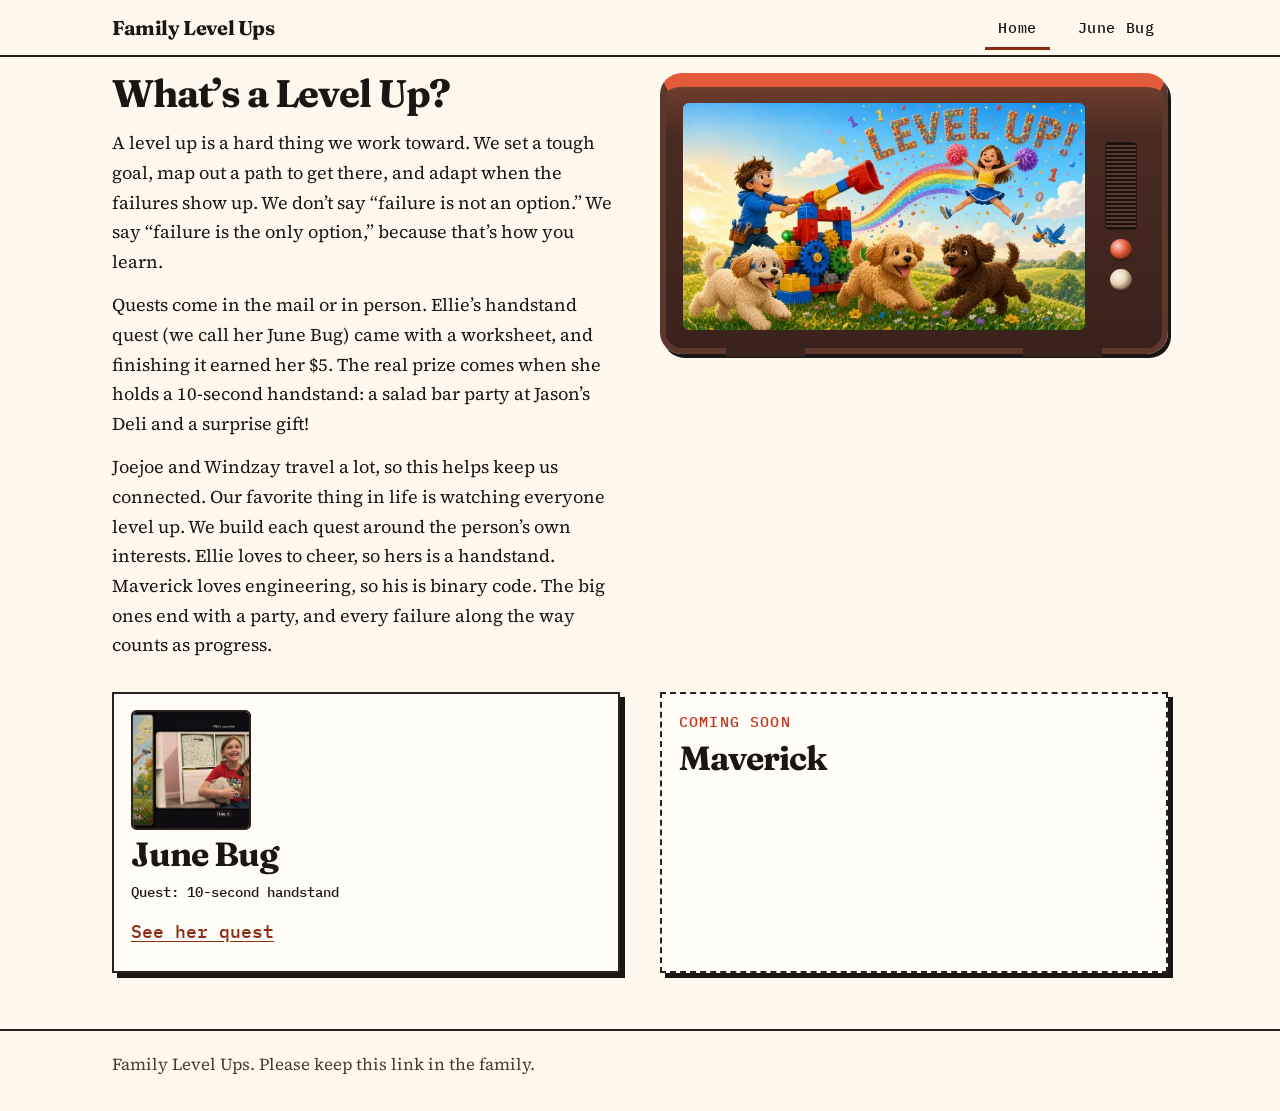
==== index.html @ ab68787c "Align the desktop pages on one centered grid. Share a 1120px container, match the hero and card colu" ====
<!DOCTYPE html>
<html lang="en">
  <head>
    <meta charset="utf-8">
    <meta name="viewport" content="width=device-width, initial-scale=1">
    <meta name="robots" content="noindex, nofollow">
    <title>Family Level Ups</title>
    <meta name="description" content="How our family does level ups.">
    <meta name="theme-color" content="#FFF8EC">
    <link rel="icon" href="/favicon.svg" type="image/svg+xml">
    <link rel="preload" href="/assets/fonts/fraunces-700.woff2" as="font" type="font/woff2" crossorigin>
    <link rel="preload" href="/assets/fonts/source-serif-4-400.woff2" as="font" type="font/woff2" crossorigin>
    <link rel="preload" href="/assets/fonts/ibm-plex-mono-500.woff2" as="font" type="font/woff2" crossorigin>
    <link rel="stylesheet" href="/css/styles.css">
  </head>
  <body>
    <a class="skip" href="#content">Skip to content</a>
    <header class="mast">
      <div class="mast-inner">
        <a class="brand" href="/">Family Level Ups</a>
        <nav class="site-nav" aria-label="Family">
          <ul>
            <li><a href="/" aria-current="page">Home</a></li>
            <li><a href="/june-bug/">June Bug</a></li>
          </ul>
        </nav>
      </div>
    </header>

    <main id="content" class="wrap" tabindex="-1">
      <section class="family-catalog" aria-labelledby="level-up-heading">
        <div class="split hero-grid">
          <div class="tv">
            <picture class="level-hero">
              <source type="image/webp" srcset="/assets/img/level-up-hero-640.webp 640w, /assets/img/level-up-hero-1024.webp 1024w" sizes="(min-width: 900px) min(700px, 46vw), calc(100vw - 2rem)">
              <img src="/assets/img/level-up-hero-1024.jpg" srcset="/assets/img/level-up-hero-640.jpg 640w, /assets/img/level-up-hero-1024.jpg 1024w" sizes="(min-width: 900px) min(700px, 46vw), calc(100vw - 2rem)" width="1024" height="576" alt="Storybook illustration of a boy in goggles launching a toy-brick catapult while a girl in a cheer outfit flies through the sky with pom-poms above three playful Labradoodles, under brick letters that spell LEVEL UP!" loading="eager">
            </picture>
            <div class="tv-side" aria-hidden="true">
              <span class="tv-grille"></span>
              <span class="tv-knob"></span>
              <span class="tv-knob tv-knob-alt"></span>
            </div>
          </div>
          <div class="level-up-copy">
            <h1 id="level-up-heading">What’s a Level Up?</h1>
            <p>A level up is a hard thing we work toward. We set a tough goal, map out a path to get there, and adapt when the failures show up. We don’t say “failure is not an option.” We say “failure is the only option,” because that’s how you learn.</p>
            <p>Quests come in the mail or in person. Ellie’s handstand quest (we call her June Bug) came with a worksheet, and finishing it earned her $5. The real prize comes when she holds a 10-second handstand: a salad bar party at Jason’s Deli and a surprise gift!</p>
            <p>Joejoe and Windzay travel a lot, so this helps keep us connected. Our favorite thing in life is watching everyone level up. We build each quest around the person’s own interests. Ellie loves to cheer, so hers is a handstand. Maverick loves engineering, so his is binary code. The big ones end with a party, and every failure along the way counts as progress.</p>
          </div>
        </div>
        <ul class="split people">
          <li>
            <article class="person-card">
              <img class="person-thumb" src="/assets/video/ellie-reaction-poster.jpg" alt="" width="1920" height="1080" loading="lazy">
              <h2>June Bug</h2>
              <p class="quest-line">Quest: 10-second handstand</p>
              <a href="/june-bug/">See her quest</a>
            </article>
          </li>
          <li>
            <div class="person-card is-soon">
              <p class="kicker">Coming soon</p>
              <h2>Maverick</h2>
            </div>
          </li>
        </ul>
      </section>
    </main>

    <footer class="site-footer">
      <div class="footer-inner">
        <p class="legal">Family Level Ups. Please keep this link in the family.</p>
      </div>
    </footer>
    <script>
      window.goatcounter = { path: "/family/" };
    </script>
    <script data-goatcounter="https://kidruncomvc.goatcounter.com/count" async src="https://gc.zgo.at/count.js"></script>
    <noscript><img src="https://kidruncomvc.goatcounter.com/count?p=%2Ffamily%2F" alt="" width="1" height="1" style="position:absolute;left:-9999px"></noscript>
  </body>
</html>
---- css/styles.css ----
/* Family Level Ups. Dark desk, coral accents, yellow callouts, mono labels. */

@font-face {
  font-family: "Fraunces";
  font-style: normal;
  font-weight: 600;
  font-display: swap;
  src: url("../assets/fonts/fraunces-600.woff2") format("woff2");
}

@font-face {
  font-family: "Fraunces";
  font-style: normal;
  font-weight: 700;
  font-display: swap;
  src: url("../assets/fonts/fraunces-700.woff2") format("woff2");
}

@font-face {
  font-family: "Fraunces";
  font-style: italic;
  font-weight: 500;
  font-display: swap;
  src: url("../assets/fonts/fraunces-500-italic.woff2") format("woff2");
}

@font-face {
  font-family: "Source Serif 4";
  font-style: normal;
  font-weight: 400;
  font-display: swap;
  src: url("../assets/fonts/source-serif-4-400.woff2") format("woff2");
}

@font-face {
  font-family: "Source Serif 4";
  font-style: italic;
  font-weight: 400;
  font-display: swap;
  src: url("../assets/fonts/source-serif-4-400-italic.woff2") format("woff2");
}

@font-face {
  font-family: "Source Serif 4";
  font-style: normal;
  font-weight: 600;
  font-display: swap;
  src: url("../assets/fonts/source-serif-4-600.woff2") format("woff2");
}

@font-face {
  font-family: "IBM Plex Mono";
  font-style: normal;
  font-weight: 400;
  font-display: swap;
  src: url("../assets/fonts/ibm-plex-mono-400.woff2") format("woff2");
}

@font-face {
  font-family: "IBM Plex Mono";
  font-style: normal;
  font-weight: 500;
  font-display: swap;
  src: url("../assets/fonts/ibm-plex-mono-500.woff2") format("woff2");
}

:root {
  color-scheme: light;
  --bg: #fff8ec;
  --bg-panel: #fffdf8;
  --ink: #1c1612;
  --muted: #4a3d34;
  --label: #3a312a;
  --line: #e4d3bc;
  --stroke: #2b211c;
  --shadow: #1c1612;
  --amber: #f0c14b;
  --amber-ink: #1a1406;
  --accent: #c4341a;
  --accent-strong: #8d2c14;
  --link: #8d2c14;
  --focus: #9a2a14;
  --display: "Fraunces", "Iowan Old Style", Palatino, Georgia, serif;
  --serif: "Source Serif 4", "Iowan Old Style", Palatino, Georgia, serif;
  --mono: "IBM Plex Mono", ui-monospace, "Cascadia Mono", "Segoe UI Mono", Menlo, Consolas, monospace;
}

*,
*::before,
*::after {
  box-sizing: border-box;
}

html {
  scroll-behavior: smooth;
  scroll-padding-top: 5rem;
}

body {
  margin: 0;
  background: var(--bg);
  color: var(--ink);
  font-family: var(--serif);
  font-size: 1.125rem;
  font-weight: 400;
  line-height: 1.65;
  font-synthesis: none;
  text-rendering: optimizeLegibility;
}

::selection {
  background: var(--amber);
  color: var(--amber-ink);
}

:focus {
  outline: none;
}

:focus-visible {
  outline: 3px solid var(--focus);
  outline-offset: 3px;
}

img,
video {
  max-width: 100%;
  height: auto;
}

a {
  color: var(--link);
  text-underline-offset: 0.16em;
}

a:visited {
  color: var(--link);
}

a:hover,
a:focus-visible {
  color: var(--accent-strong);
}

.skip {
  position: absolute;
  left: 0.75rem;
  top: 0.75rem;
  z-index: 40;
  display: inline-flex;
  align-items: center;
  min-height: 44px;
  padding: 0.55rem 0.8rem;
  background: var(--amber);
  color: var(--amber-ink);
  font-family: var(--mono);
  font-size: 0.85rem;
  text-decoration: none;
  transform: translateY(-160%);
}

.skip:focus,
.skip:focus-visible {
  transform: none;
  color: var(--amber-ink);
  outline: 3px solid var(--focus);
  outline-offset: 3px;
}

.wrap,
.mast-inner,
.footer-inner {
  box-sizing: border-box;
  width: min(1120px, 100%);
  margin-inline: auto;
  padding-left: 20px;
  padding-right: 20px;
}

.mast {
  background: var(--bg);
  border-bottom: 2px solid var(--stroke);
}

.mast-inner {
  display: flex;
  flex-wrap: wrap;
  align-items: center;
  justify-content: space-between;
  gap: 0.15rem 1rem;
  padding: 0.35rem 0;
}

.site-nav ul {
  display: flex;
  flex-wrap: wrap;
  gap: 0.35rem 0.85rem;
  margin: 0;
  padding: 0;
  list-style: none;
}

.site-nav a {
  display: inline-flex;
  align-items: center;
  justify-content: center;
  min-width: 44px;
  min-height: 44px;
  padding: 0.45rem 0.85rem;
  color: var(--ink);
  font-family: var(--mono);
  font-size: 0.95rem;
  font-weight: 500;
  letter-spacing: 0.04em;
  text-decoration: none;
}

.site-nav a:visited {
  color: var(--ink);
}

.site-nav a:hover,
.site-nav a:focus-visible {
  color: var(--accent);
}

.site-nav a[aria-current="page"] {
  color: var(--ink);
  box-shadow: inset 0 -3px 0 var(--accent-strong);
}

.brand {
  display: inline-flex;
  align-items: center;
  min-height: 44px;
  color: var(--ink);
  font-family: var(--display);
  font-weight: 700;
  font-size: 1.15rem;
  letter-spacing: -0.02em;
  line-height: 1.1;
  text-decoration: none;
}

.brand:hover,
.brand:visited,
.brand:focus-visible {
  color: var(--ink);
}

.brand[aria-current="page"] {
  box-shadow: inset 0 -3px 0 var(--accent-strong);
}

h1,
h2 {
  margin: 0;
  font-family: var(--display);
  font-weight: 700;
  letter-spacing: -0.03em;
  line-height: 1.08;
  overflow-wrap: break-word;
}

.page-head {
  padding: 1.6rem 0 0.25rem;
}

.page-head h1 {
  margin: 0.3rem 0 0.7rem;
  font-size: clamp(2.3rem, 5vw, 3.6rem);
  max-width: 16ch;
}

.lede {
  max-width: 42rem;
  margin: 0.4rem 0 0;
  font-size: 1.2rem;
}

.kicker {
  display: block;
  margin: 0;
  font-family: var(--mono);
  font-weight: 500;
  font-size: 0.92rem;
  letter-spacing: 0.08em;
  text-transform: uppercase;
  color: var(--label);
}

.family-catalog {
  padding: 1.25rem 0 0;
}

.family-entry {
  max-width: none;
  margin: 0 0 2rem;
}

.family-catalog > .family-entry:last-child {
  margin-bottom: 0;
}

.read-col {
  width: min(720px, 100%);
  margin-inline: auto;
}

.split {
  display: grid;
  gap: 1.15rem;
}

.family-entry .kicker {
  margin: 1.15rem 0 0.45rem;
}

.family-entry h2 {
  margin: 0 0 0.4rem;
  font-size: clamp(1.6rem, 3vw, 2.1rem);
}

.tv {
  display: grid;
  grid-template-columns: minmax(0, 1fr) auto;
  align-items: center;
  gap: 0.35rem;
  position: relative;
  max-width: 100%;
  margin: 0 0 1.15rem;
  padding: 0.4rem 0.45rem 0.55rem;
  background: linear-gradient(180deg, #6e3d2e 0%, #4a2b22 18%, #3a221c 100%);
  border: 3px solid #5c382c;
  border-top: 6px solid #e25b3a;
  border-radius: 0.85rem;
  box-shadow: 3px 4px 0 var(--shadow);
}

.tv::before,
.tv::after {
  content: "";
  position: absolute;
  bottom: -0.28rem;
  width: 16%;
  height: 0.28rem;
  background: #3a241c;
  border-radius: 0 0 0.12rem 0.12rem;
  pointer-events: none;
}

.tv::before {
  left: 12%;
}

.tv::after {
  right: 12%;
}

.level-hero {
  display: block;
  min-width: 0;
  margin: 0;
}

.level-hero img {
  display: block;
  width: 100%;
  max-width: 100%;
  height: auto;
  background: #000;
  border: 0;
  border-radius: 0.35rem;
  box-shadow:
    inset 0 0 0 2px rgba(0, 0, 0, 0.55),
    inset 0 10px 16px rgba(255, 255, 255, 0.16);
}

.tv-side {
  display: flex;
  flex-direction: column;
  align-items: center;
  justify-content: center;
  gap: 0.28rem;
  width: 1.35rem;
}

.tv-grille {
  display: block;
  width: 0.85rem;
  height: 1.7rem;
  border-radius: 0.15rem;
  border: 1px solid #2a1812;
  background: repeating-linear-gradient(
    to bottom,
    #1a100c 0 2px,
    #5a3a2c 2px 4px
  );
}

.tv-knob {
  display: block;
  width: 0.62rem;
  height: 0.62rem;
  border-radius: 50%;
  background: radial-gradient(circle at 35% 32%, #ffd2c6, #e25b3a 42%, #7a2e1c 74%);
  box-shadow:
    inset 0 -2px 0 rgba(0, 0, 0, 0.35),
    0 1px 0 #1a100c;
}

.tv-knob-alt {
  background: radial-gradient(circle at 35% 32%, #fff8ee, #e6d3b4 40%, #6b5344 74%);
}

.family-entry p {
  margin: 0.85rem 0 0;
}

.family-entry-deck {
  margin: 0;
  color: var(--muted);
  font-size: 1.05rem;
}

.callout {
  margin: 1.15rem 0 0;
  padding: 0.95rem 1.05rem;
  background: var(--amber);
  color: var(--amber-ink);
  border: 2px solid var(--amber-ink);
  box-shadow: 4px 4px 0 var(--shadow);
}

.callout strong {
  font-weight: 700;
}

.family-downloads {
  display: flex;
  flex-direction: column;
  align-items: stretch;
  gap: 0.75rem;
  margin: 1rem 0 0;
}

.button {
  display: inline-flex;
  align-items: center;
  justify-content: center;
  width: 100%;
  min-height: 48px;
  padding: 0.7rem 1rem;
  border: 2px solid var(--stroke);
  background: var(--bg-panel);
  color: var(--ink);
  font-family: var(--mono);
  font-size: 0.9rem;
  letter-spacing: 0.03em;
  line-height: 1.35;
  text-align: center;
  text-decoration: none;
  overflow-wrap: anywhere;
  box-shadow: 4px 4px 0 var(--shadow);
}

.button:visited {
  color: var(--ink);
}

.button:hover,
.button:focus-visible {
  color: var(--ink);
  border-color: var(--amber);
}

.family-video {
  margin: 1.25rem 0 0;
}

.family-video video {
  display: block;
  width: 100%;
  height: auto;
  background: #000;
  border: 2px solid var(--stroke);
  border-radius: 0.75rem;
  box-shadow: 5px 5px 0 var(--shadow);
}

.family-video figcaption {
  margin-top: 0.55rem;
  color: var(--label);
  font-family: var(--mono);
  font-weight: 500;
  font-size: 0.85rem;
  letter-spacing: 0.06em;
  text-transform: uppercase;
}

.family-entry p a:not(.button) {
  display: inline-flex;
  align-items: center;
  min-height: 44px;
  font-family: var(--mono);
  font-size: 0.95rem;
}

.people {
  display: grid;
  gap: 0.9rem;
  margin: 2rem 0 0;
  padding: 0;
  list-style: none;
}

.person-card {
  display: flex;
  flex-direction: column;
  align-items: flex-start;
  justify-content: flex-start;
  gap: 0.35rem;
  min-height: 8.5rem;
  padding: 1rem 1.05rem 1.1rem;
  background: var(--bg-panel);
  border: 2px solid var(--stroke);
  box-shadow: 5px 5px 0 var(--shadow);
  color: var(--ink);
}

.person-thumb {
  width: 7.5rem;
  max-width: 7.5rem;
  height: 7.5rem;
  object-fit: cover;
  object-position: center 20%;
  border: 2px solid var(--stroke);
  border-radius: 0.35rem;
}

.quest-line {
  margin: 0.15rem 0 0;
  color: var(--ink);
  font-family: var(--mono);
  font-size: 0.9rem;
  font-weight: 500;
}

.person-card a {
  display: inline-flex;
  align-items: center;
  min-height: 44px;
  font-family: var(--mono);
  font-weight: 500;
}

a.person-card {
  text-decoration: none;
}

a.person-card:visited {
  color: var(--ink);
}

a.person-card:hover,
a.person-card:focus-visible {
  color: var(--ink);
  border-color: var(--amber);
}

.person-card h2 {
  font-size: clamp(1.7rem, 3vw, 2.1rem);
}

.person-card .kicker {
  color: var(--accent);
}

.person-card.is-soon {
  border-style: dashed;
}

.site-footer {
  margin-top: 56px;
  border-top: 2px solid var(--stroke);
  padding: 1.25rem 0 2rem;
}

.legal {
  margin: 0;
  max-width: 42rem;
  color: var(--muted);
  font-size: 1.05rem;
}

.level-up-copy h1 {
  margin: 0 0 0.45rem;
  font-size: clamp(1.85rem, 3vw, 2.5rem);
}

.level-up-copy p {
  margin: 0.85rem 0 0;
}

@media (min-width: 700px) {
  .brand {
    font-size: 1.25rem;
  }

  .page-head {
    padding-top: 2.4rem;
  }

  .family-catalog {
    padding-top: 1rem;
  }

}

@media (min-width: 900px) {
  .wrap,
  .mast-inner,
  .footer-inner {
    padding-left: 32px;
    padding-right: 32px;
  }

  .split {
    grid-template-columns: 1fr 1fr;
    gap: 40px;
    align-items: start;
  }

  .hero-grid .tv {
    grid-column: 2;
    grid-row: 1;
    margin: 0;
    gap: 0.75rem;
    padding: 1rem 1.05rem 1.15rem;
    border-width: 6px;
    border-top-width: 14px;
    border-radius: 1.35rem;
  }

  .hero-grid .level-up-copy {
    grid-column: 1;
    grid-row: 1;
  }

  .people {
    align-items: stretch;
  }

  .people > li {
    display: flex;
  }

  .people .person-card {
    flex: 1 1 auto;
    width: 100%;
    height: 100%;
  }

  .tv-side {
    width: 3rem;
    gap: 0.55rem;
  }

  .tv-grille {
    width: 2rem;
    height: 5.5rem;
    border-radius: 0.25rem;
  }

  .tv-knob {
    width: 1.35rem;
    height: 1.35rem;
  }

  .tv::before,
  .tv::after {
    bottom: -0.55rem;
    height: 0.55rem;
  }
}

@media (prefers-reduced-motion: reduce) {
  html {
    scroll-behavior: auto;
  }
}

@media print {
  .skip,
  .mast,
  .site-footer {
    display: none;
  }

  body {
    background: #fff;
    color: #111;
  }

  .callout {
    box-shadow: none;
  }

  a {
    color: #111;
  }
}
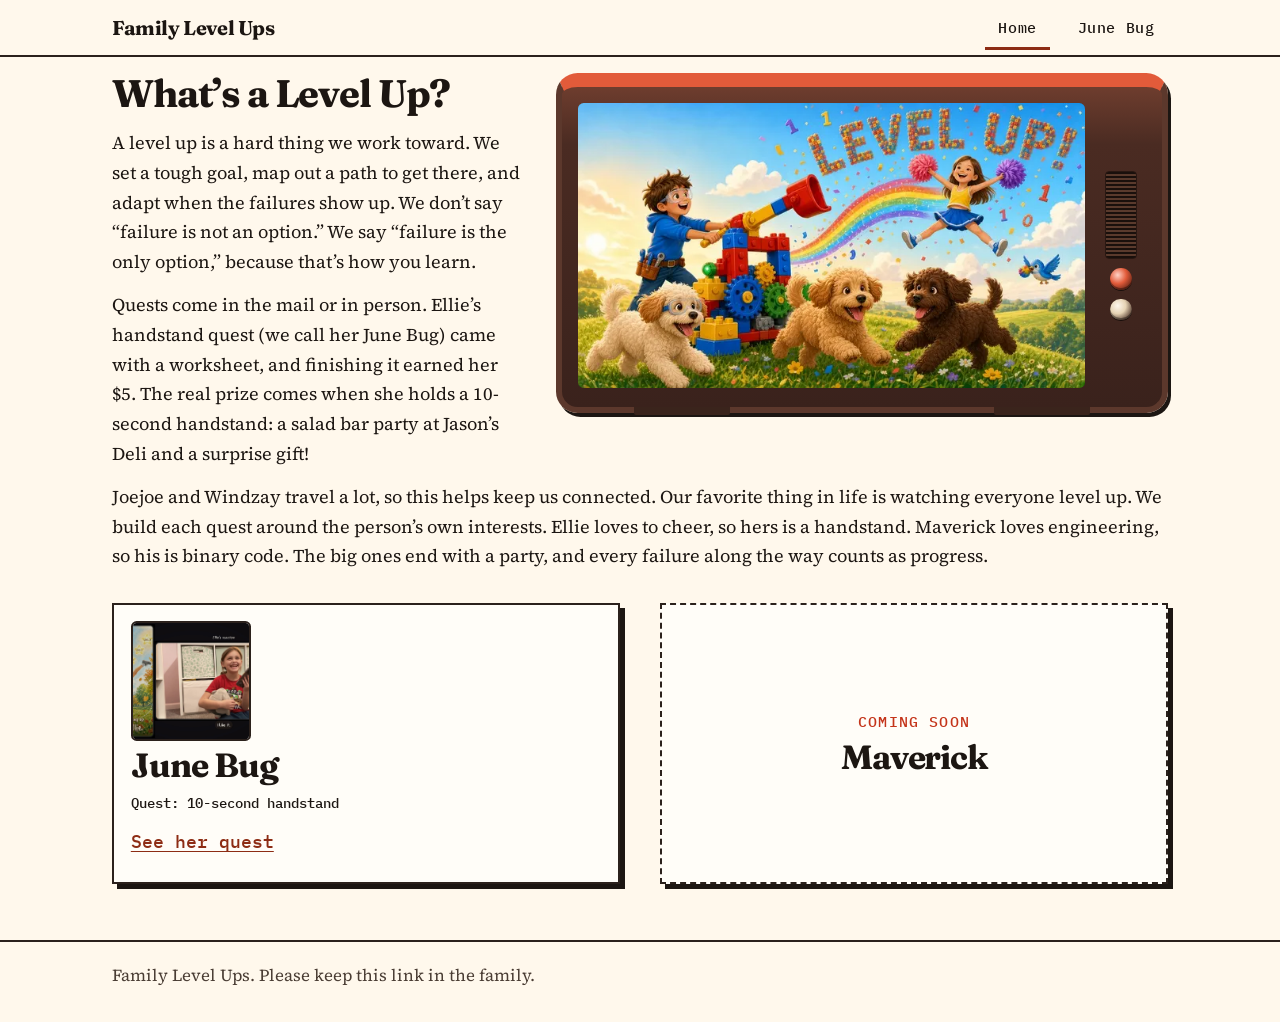
==== commit cd821c39: "Float a larger television so the home text wraps around it. Keep the phone stack, and center the Mav" ====
--- a/index.html
+++ b/index.html
@@ -32,8 +32,8 @@
         <div class="split hero-grid">
           <div class="tv">
             <picture class="level-hero">
-              <source type="image/webp" srcset="/assets/img/level-up-hero-640.webp 640w, /assets/img/level-up-hero-1024.webp 1024w" sizes="(min-width: 900px) min(700px, 46vw), calc(100vw - 2rem)">
-              <img src="/assets/img/level-up-hero-1024.jpg" srcset="/assets/img/level-up-hero-640.jpg 640w, /assets/img/level-up-hero-1024.jpg 1024w" sizes="(min-width: 900px) min(700px, 46vw), calc(100vw - 2rem)" width="1024" height="576" alt="Storybook illustration of a boy in goggles launching a toy-brick catapult while a girl in a cheer outfit flies through the sky with pom-poms above three playful Labradoodles, under brick letters that spell LEVEL UP!" loading="eager">
+              <source type="image/webp" srcset="/assets/img/level-up-hero-640.webp 640w, /assets/img/level-up-hero-1024.webp 1024w" sizes="(min-width: 900px) 36rem, calc(100vw - 40px)">
+              <img src="/assets/img/level-up-hero-1024.jpg" srcset="/assets/img/level-up-hero-640.jpg 640w, /assets/img/level-up-hero-1024.jpg 1024w" sizes="(min-width: 900px) 36rem, calc(100vw - 40px)" width="1024" height="576" alt="Storybook illustration of a boy in goggles launching a toy-brick catapult while a girl in a cheer outfit flies through the sky with pom-poms above three playful Labradoodles, under brick letters that spell LEVEL UP!" loading="eager">
             </picture>
             <div class="tv-side" aria-hidden="true">
               <span class="tv-grille"></span>
--- a/css/styles.css
+++ b/css/styles.css
@@ -577,7 +577,10 @@
 }
 
 .person-card.is-soon {
+  align-items: center;
+  justify-content: center;
   border-style: dashed;
+  text-align: center;
 }
 
 .site-footer {
@@ -625,16 +628,20 @@
     padding-right: 32px;
   }
 
-  .split {
+  .people.split {
     grid-template-columns: 1fr 1fr;
     gap: 40px;
-    align-items: start;
+    align-items: stretch;
+  }
+
+  .hero-grid {
+    display: block;
   }
 
   .hero-grid .tv {
-    grid-column: 2;
-    grid-row: 1;
-    margin: 0;
+    float: right;
+    width: 58%;
+    margin: 0 0 32px 32px;
     gap: 0.75rem;
     padding: 1rem 1.05rem 1.15rem;
     border-width: 6px;
@@ -642,9 +649,8 @@
     border-radius: 1.35rem;
   }
 
-  .hero-grid .level-up-copy {
-    grid-column: 1;
-    grid-row: 1;
+  .people {
+    clear: both;
   }
 
   .people {
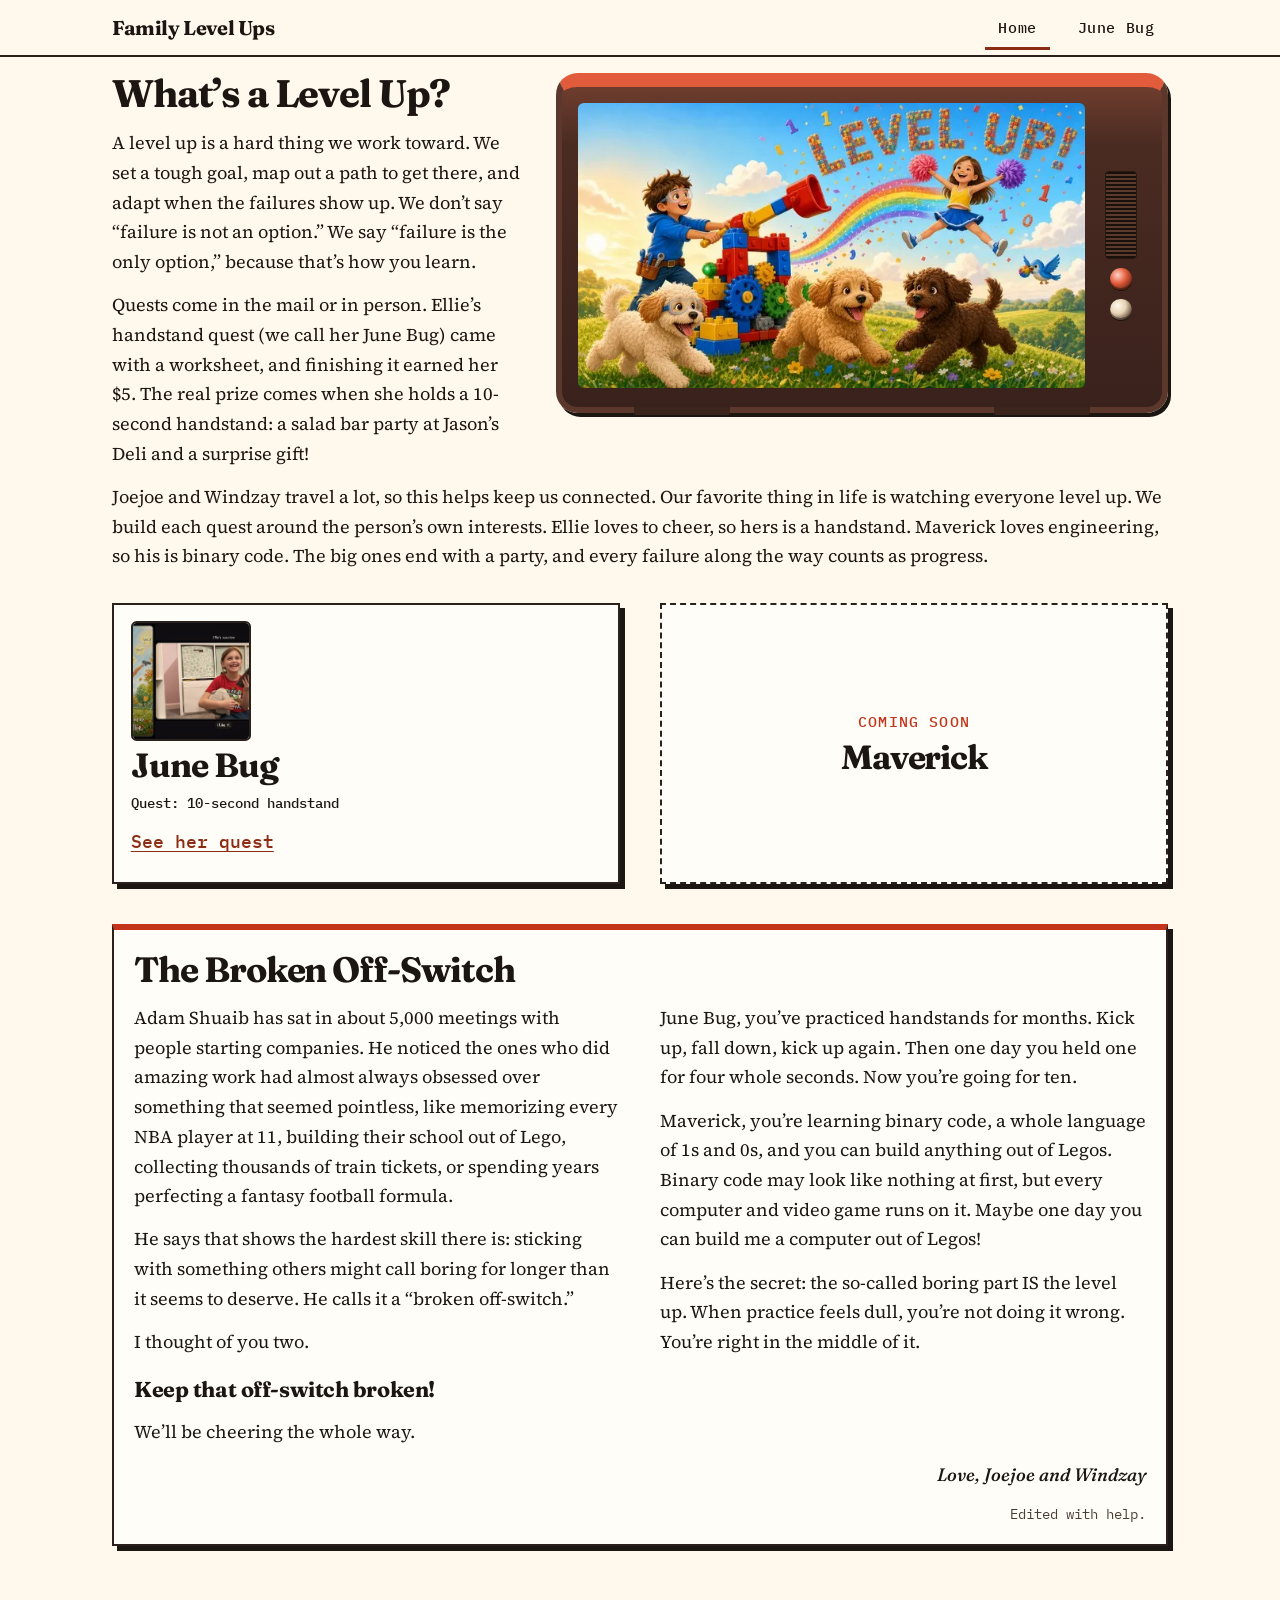
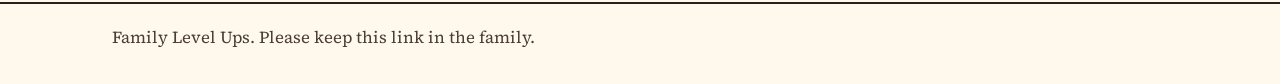
==== commit e6c7df20: "Put The Broken Off-Switch on the home page. Show Joey's story under the person cards, with the sign-" ====
--- a/index.html
+++ b/index.html
@@ -64,6 +64,21 @@
             </div>
           </li>
         </ul>
+        <article class="story-card">
+          <h2>The Broken Off-Switch</h2>
+          <div class="story-body">
+            <p>Adam Shuaib has sat in about 5,000 meetings with people starting companies. He noticed the ones who did amazing work had almost always obsessed over something that seemed pointless, like memorizing every NBA player at 11, building their school out of Lego, collecting thousands of train tickets, or spending years perfecting a fantasy football formula.</p>
+            <p>He says that shows the hardest skill there is: sticking with something others might call boring for longer than it seems to deserve. He calls it a “broken off-switch.”</p>
+            <p>I thought of you two.</p>
+            <p>June Bug, you’ve practiced handstands for months. Kick up, fall down, kick up again. Then one day you held one for four whole seconds. Now you’re going for ten.</p>
+            <p>Maverick, you’re learning binary code, a whole language of 1s and 0s, and you can build anything out of Legos. Binary code may look like nothing at first, but every computer and video game runs on it. Maybe one day you can build me a computer out of Legos!</p>
+            <p>Here’s the secret: the so-called boring part IS the level up. When practice feels dull, you’re not doing it wrong. You’re right in the middle of it.</p>
+          </div>
+          <p class="pull-line">Keep that off-switch broken!</p>
+          <p>We’ll be cheering the whole way.</p>
+          <p class="sign-off">Love, Joejoe and Windzay</p>
+          <p class="footnote">Edited with help.</p>
+        </article>
       </section>
     </main>
 
--- a/css/styles.css
+++ b/css/styles.css
@@ -583,6 +583,66 @@
   text-align: center;
 }
 
+.story-card {
+  clear: both;
+  margin-top: 40px;
+  padding: 1.35rem 1.25rem 1.15rem;
+  background: var(--bg-panel);
+  border: 2px solid var(--stroke);
+  border-top: 6px solid var(--accent);
+  box-shadow: 5px 5px 0 var(--shadow);
+  color: var(--ink);
+}
+
+.story-card h2 {
+  margin: 0 0 0.85rem;
+  font-size: clamp(1.7rem, 3vw, 2.2rem);
+}
+
+.story-card p {
+  margin: 0.85rem 0 0;
+}
+
+.story-body p:first-child {
+  margin-top: 0;
+}
+
+.pull-line {
+  margin-top: 1.25rem;
+  font-family: var(--display);
+  font-size: 1.35rem;
+  font-weight: 700;
+  letter-spacing: -0.02em;
+  line-height: 1.2;
+}
+
+.sign-off {
+  margin-top: 1.15rem;
+  font-family: var(--display);
+  font-style: italic;
+  font-weight: 500;
+  text-align: right;
+}
+
+.footnote {
+  margin-top: 0.35rem;
+  color: var(--muted);
+  font-family: var(--mono);
+  font-size: 0.85rem;
+  text-align: right;
+}
+
+@media (min-width: 900px) {
+  .story-body {
+    column-count: 2;
+    column-gap: 40px;
+  }
+
+  .story-body p {
+    break-inside: avoid;
+  }
+}
+
 .site-footer {
   margin-top: 56px;
   border-top: 2px solid var(--stroke);
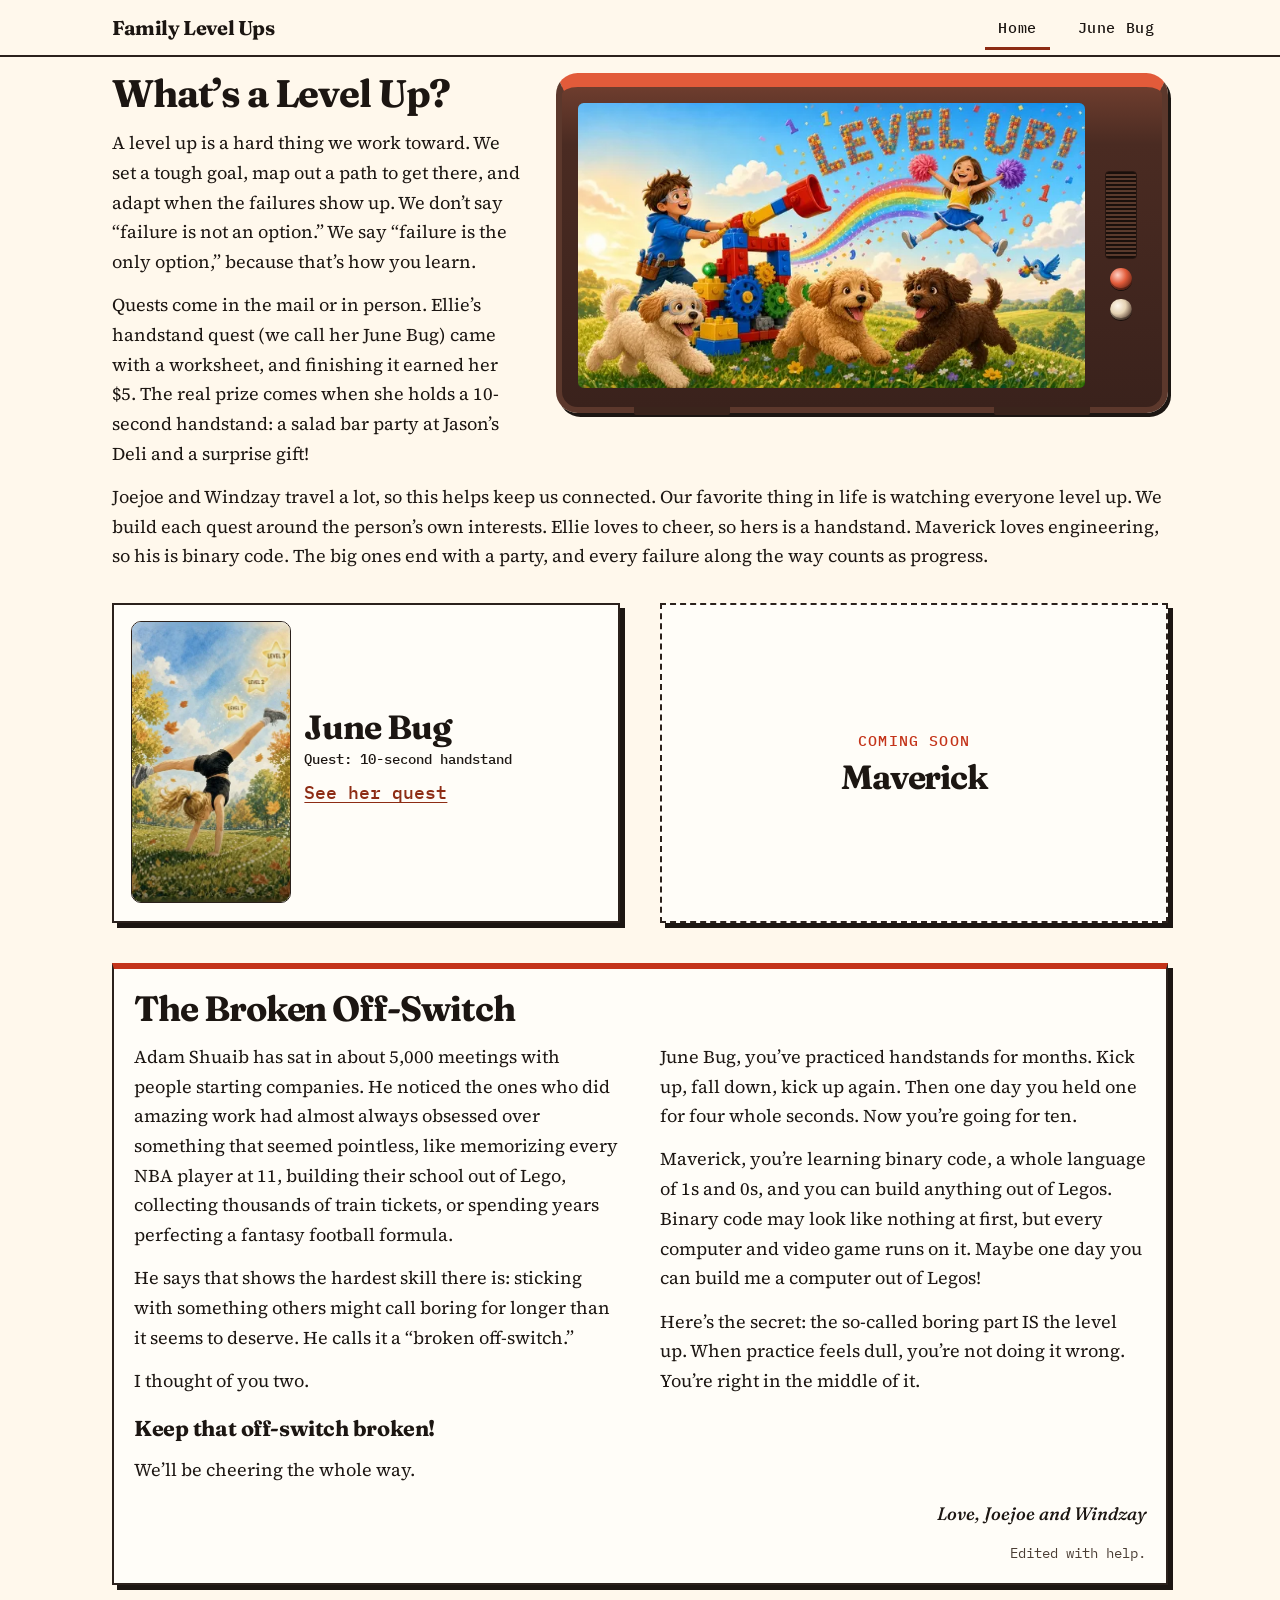
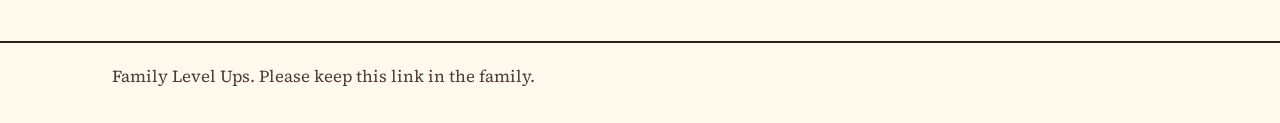
==== commit 43526758: "Use the cartwheel art on the June Bug card. Show the whole portrait beside her name, quest, and link" ====
--- a/index.html
+++ b/index.html
@@ -50,11 +50,16 @@
         </div>
         <ul class="split people">
           <li>
-            <article class="person-card">
-              <img class="person-thumb" src="/assets/video/ellie-reaction-poster.jpg" alt="" width="1920" height="1080" loading="lazy">
-              <h2>June Bug</h2>
-              <p class="quest-line">Quest: 10-second handstand</p>
-              <a href="/june-bug/">See her quest</a>
+            <article class="person-card has-art">
+              <picture class="person-art">
+                <source type="image/webp" srcset="/assets/img/june-bug-card-320.webp 320w, /assets/img/june-bug-card-480.webp 480w" sizes="(min-width: 900px) 160px, 120px">
+                <img src="/assets/img/june-bug-card-480.jpg" srcset="/assets/img/june-bug-card-320.jpg 320w, /assets/img/june-bug-card-480.jpg 480w" sizes="(min-width: 900px) 160px, 120px" width="480" height="851" alt="Storybook watercolor of June Bug doing a cartwheel in an autumn park, with stars marked Level 1, Level 2 and Level 3" loading="lazy">
+              </picture>
+              <div class="person-copy">
+                <h2>June Bug</h2>
+                <p class="quest-line">Quest: 10-second handstand</p>
+                <a href="/june-bug/">See her quest</a>
+              </div>
             </article>
           </li>
           <li>
--- a/css/styles.css
+++ b/css/styles.css
@@ -528,14 +528,32 @@
   color: var(--ink);
 }
 
-.person-thumb {
-  width: 7.5rem;
-  max-width: 7.5rem;
-  height: 7.5rem;
-  object-fit: cover;
-  object-position: center 20%;
-  border: 2px solid var(--stroke);
-  border-radius: 0.35rem;
+.person-card.has-art {
+  flex-direction: row;
+  align-items: center;
+  gap: 0.85rem;
+}
+
+.person-art {
+  display: block;
+  flex: 0 0 auto;
+  width: 120px;
+  max-width: 120px;
+}
+
+.person-art img {
+  display: block;
+  width: 120px;
+  max-width: 120px;
+  height: auto;
+  object-fit: contain;
+  background: #fff;
+  border: 1px solid var(--stroke);
+  border-radius: 10px;
+}
+
+.person-copy {
+  min-width: 0;
 }
 
 .quest-line {
@@ -727,6 +745,12 @@
     height: 100%;
   }
 
+  .person-art,
+  .person-art img {
+    width: 160px;
+    max-width: 160px;
+  }
+
   .tv-side {
     width: 3rem;
     gap: 0.55rem;
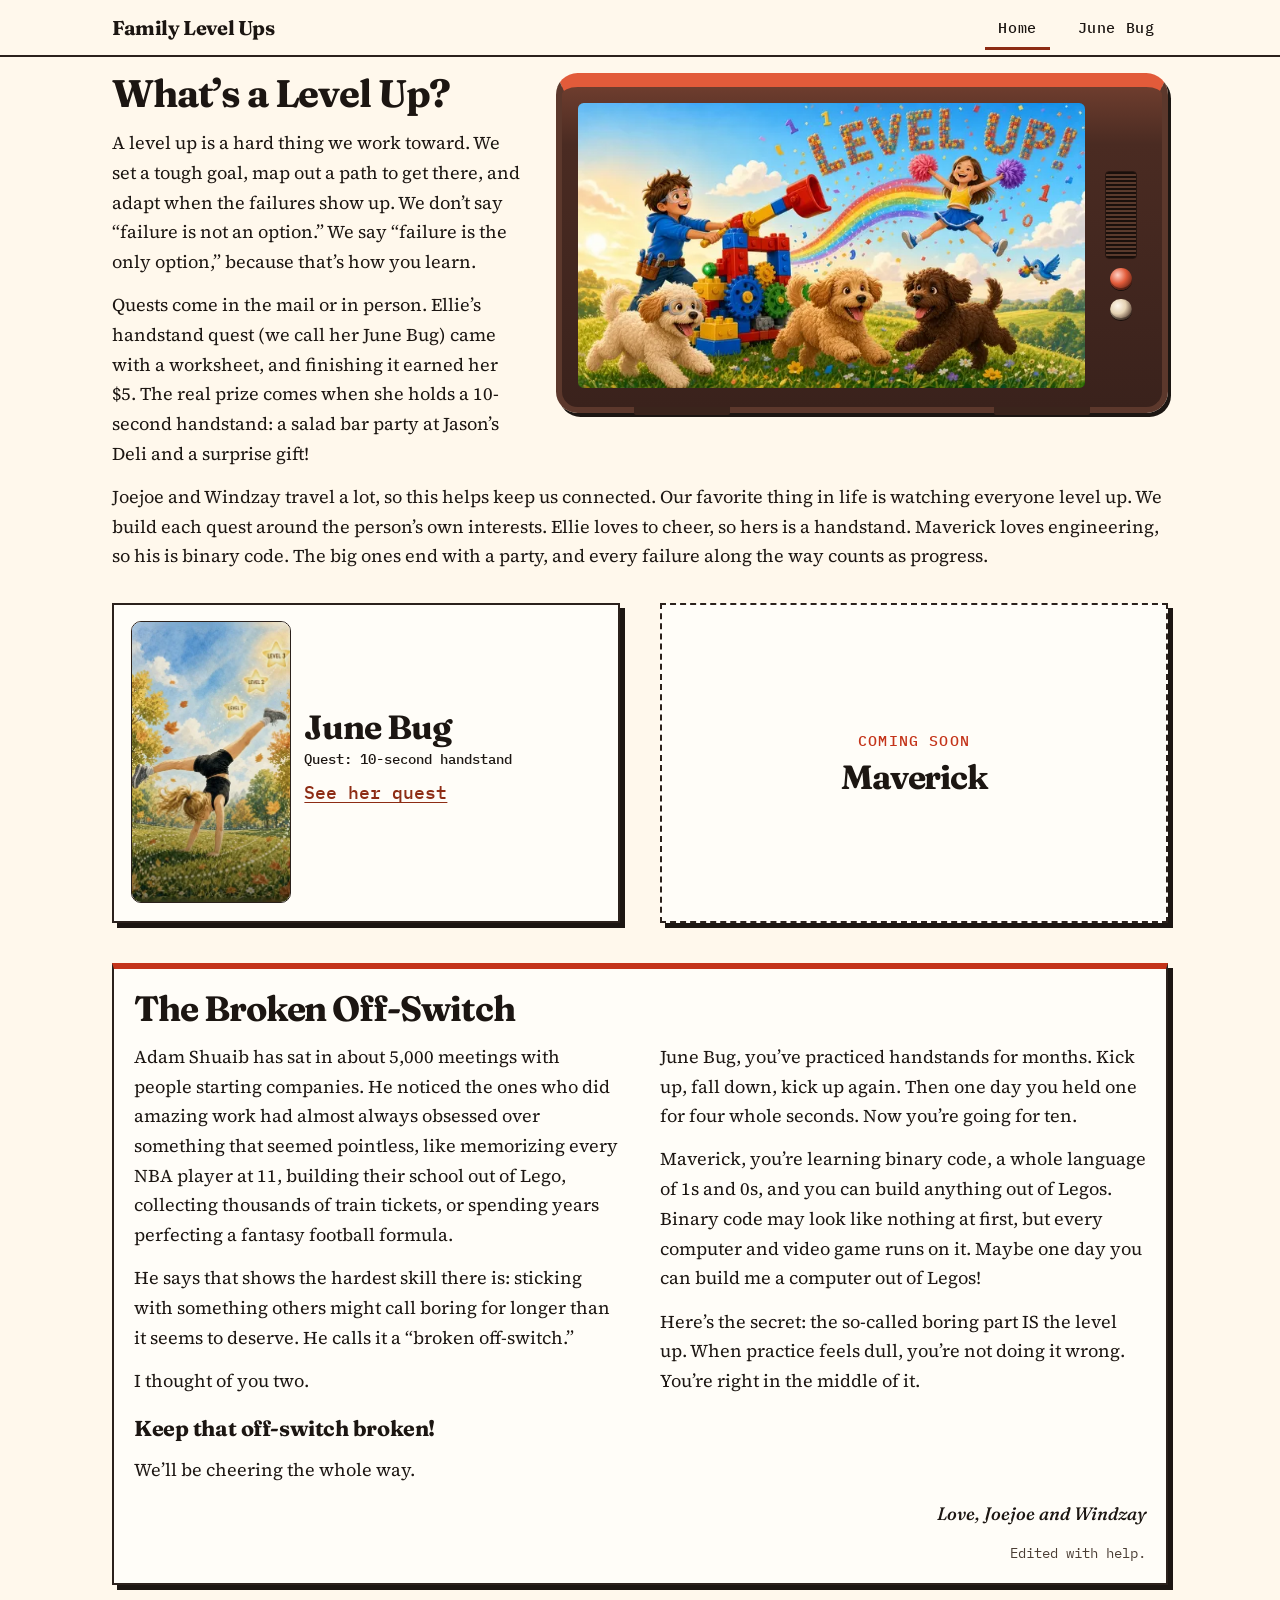
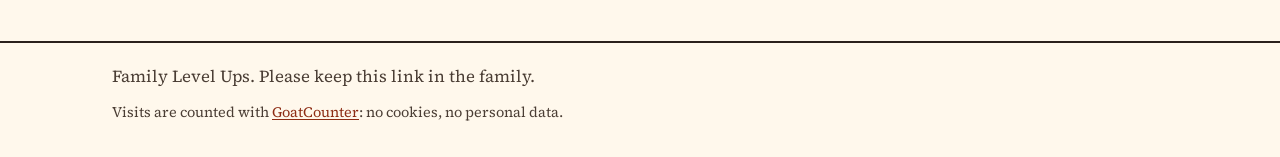
==== commit 5f3f1546: "Add a placeholder GoatCounter tag and a footer note. Count visits with one script on each page, and " ====
--- a/index.html
+++ b/index.html
@@ -90,12 +90,10 @@
     <footer class="site-footer">
       <div class="footer-inner">
         <p class="legal">Family Level Ups. Please keep this link in the family.</p>
+        <p class="analytics-note">Visits are counted with <a href="https://www.goatcounter.com" target="_blank" rel="noopener noreferrer">GoatCounter</a>: no cookies, no personal data.</p>
       </div>
     </footer>
-    <script>
-      window.goatcounter = { path: "/family/" };
-    </script>
-    <script data-goatcounter="https://kidruncomvc.goatcounter.com/count" async src="https://gc.zgo.at/count.js"></script>
-    <noscript><img src="https://kidruncomvc.goatcounter.com/count?p=%2Ffamily%2F" alt="" width="1" height="1" style="position:absolute;left:-9999px"></noscript>
+    <!-- Placeholder: familylevelups is not a real GoatCounter account yet. Replace this after Joey creates the account. -->
+    <script data-goatcounter="https://familylevelups.goatcounter.com/count" async src="https://gc.zgo.at/count.js"></script>
   </body>
 </html>
--- a/css/styles.css
+++ b/css/styles.css
@@ -674,6 +674,13 @@
   font-size: 1.05rem;
 }
 
+.analytics-note {
+  margin: 0.65rem 0 0;
+  max-width: 46rem;
+  color: var(--muted);
+  font-size: 0.9rem;
+}
+
 .level-up-copy h1 {
   margin: 0 0 0.45rem;
   font-size: clamp(1.85rem, 3vw, 2.5rem);
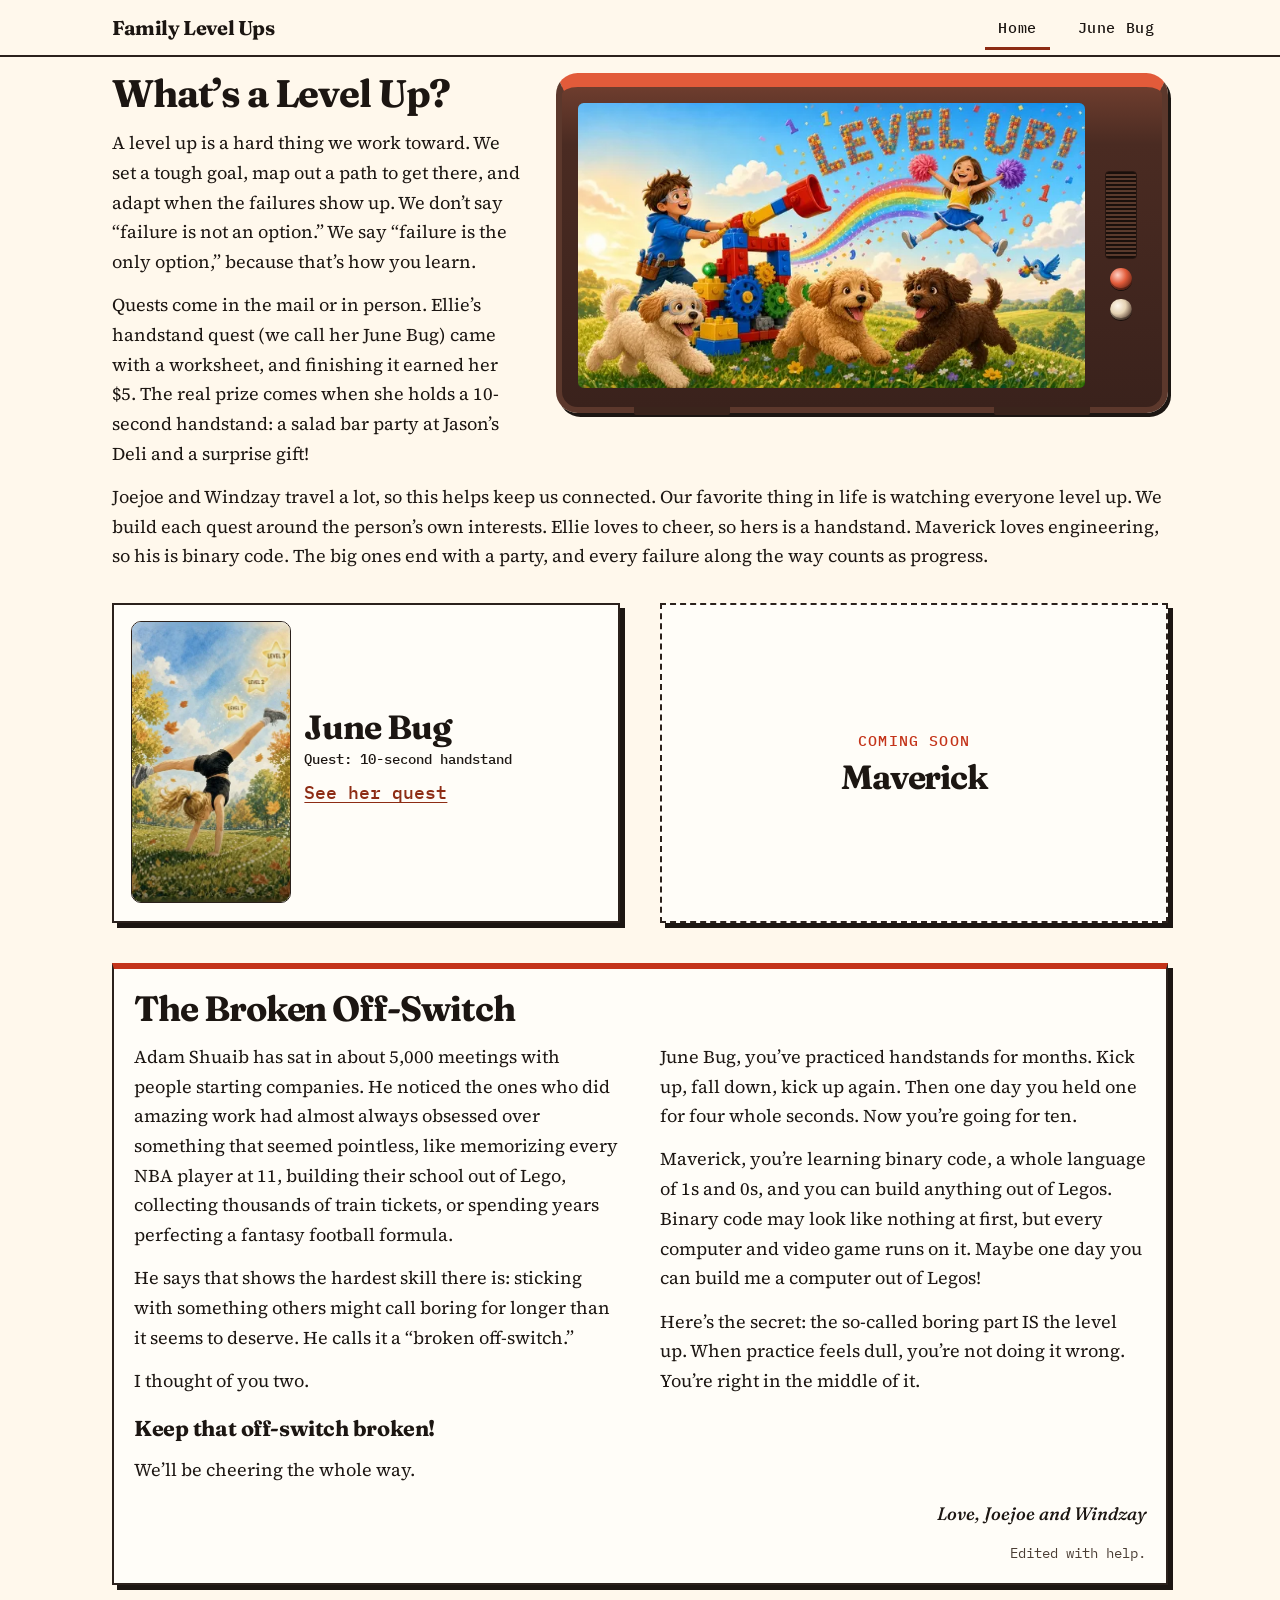
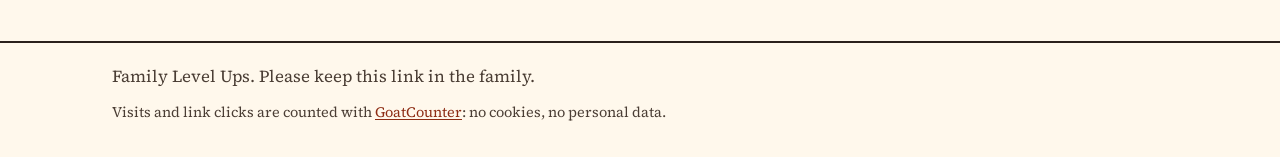
==== commit 43ba3022: "Count link and button clicks with the existing GoatCounter. Keep the kidruncomvc pageview counter, a" ====
--- a/index.html
+++ b/index.html
@@ -12,6 +12,7 @@
     <link rel="preload" href="/assets/fonts/source-serif-4-400.woff2" as="font" type="font/woff2" crossorigin>
     <link rel="preload" href="/assets/fonts/ibm-plex-mono-500.woff2" as="font" type="font/woff2" crossorigin>
     <link rel="stylesheet" href="/css/styles.css">
+    <script src="/js/clicks.js" defer></script>
   </head>
   <body>
     <a class="skip" href="#content">Skip to content</a>
@@ -90,10 +91,13 @@
     <footer class="site-footer">
       <div class="footer-inner">
         <p class="legal">Family Level Ups. Please keep this link in the family.</p>
-        <p class="analytics-note">Visits are counted with <a href="https://www.goatcounter.com" target="_blank" rel="noopener noreferrer">GoatCounter</a>: no cookies, no personal data.</p>
+        <p class="analytics-note">Visits and link clicks are counted with <a href="https://www.goatcounter.com" target="_blank" rel="noopener noreferrer">GoatCounter</a>: no cookies, no personal data.</p>
       </div>
     </footer>
-    <!-- Placeholder: familylevelups is not a real GoatCounter account yet. Replace this after Joey creates the account. -->
-    <script data-goatcounter="https://familylevelups.goatcounter.com/count" async src="https://gc.zgo.at/count.js"></script>
+    <script>
+      window.goatcounter = { path: "/family/" };
+    </script>
+    <script data-goatcounter="https://kidruncomvc.goatcounter.com/count" async src="https://gc.zgo.at/count.js"></script>
+    <noscript><img src="https://kidruncomvc.goatcounter.com/count?p=%2Ffamily%2F" alt="" width="1" height="1" style="position:absolute;left:-9999px"></noscript>
   </body>
 </html>
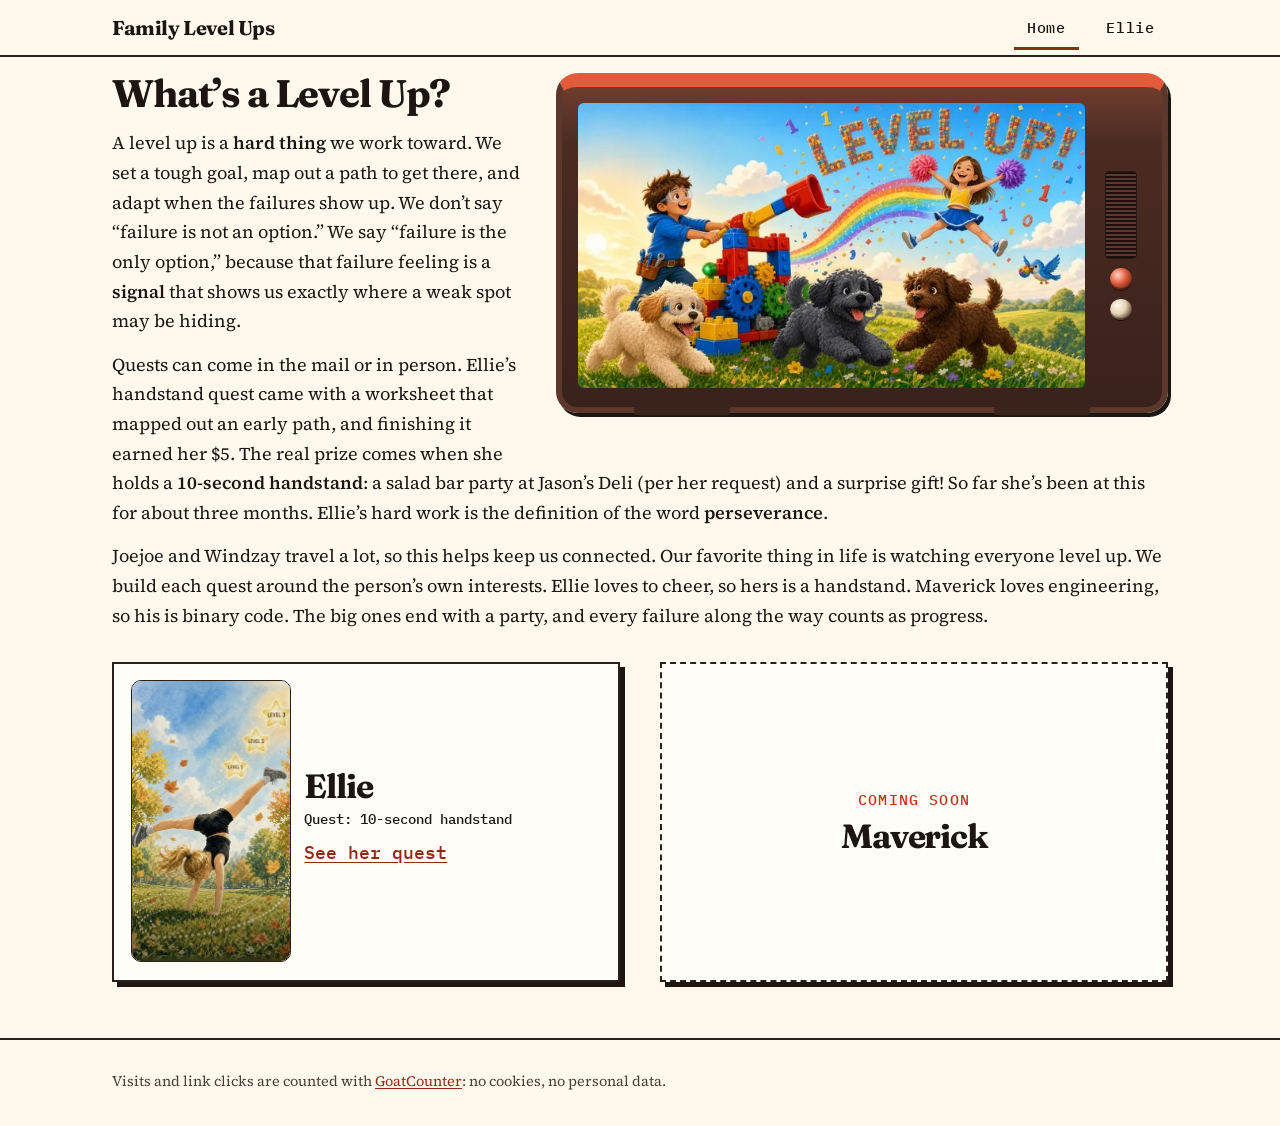
==== commit 3a9db2d5: "Publish the reviewed home and Ellie pages. Use the owner-reviewed copy, remove the Broken Off-Switch" ====
--- a/index.html
+++ b/index.html
@@ -18,11 +18,11 @@
     <a class="skip" href="#content">Skip to content</a>
     <header class="mast">
       <div class="mast-inner">
-        <a class="brand" href="/">Family Level Ups</a>
+        <a class="brand" href="/" target="_blank" rel="noopener noreferrer">Family Level Ups</a>
         <nav class="site-nav" aria-label="Family">
           <ul>
-            <li><a href="/" aria-current="page">Home</a></li>
-            <li><a href="/june-bug/">June Bug</a></li>
+            <li><a href="/" aria-current="page" target="_blank" rel="noopener noreferrer">Home</a></li>
+            <li><a href="/june-bug/" target="_blank" rel="noopener noreferrer">Ellie</a></li>
           </ul>
         </nav>
       </div>
@@ -33,8 +33,8 @@
         <div class="split hero-grid">
           <div class="tv">
             <picture class="level-hero">
-              <source type="image/webp" srcset="/assets/img/level-up-hero-640.webp 640w, /assets/img/level-up-hero-1024.webp 1024w" sizes="(min-width: 900px) 36rem, calc(100vw - 40px)">
-              <img src="/assets/img/level-up-hero-1024.jpg" srcset="/assets/img/level-up-hero-640.jpg 640w, /assets/img/level-up-hero-1024.jpg 1024w" sizes="(min-width: 900px) 36rem, calc(100vw - 40px)" width="1024" height="576" alt="Storybook illustration of a boy in goggles launching a toy-brick catapult while a girl in a cheer outfit flies through the sky with pom-poms above three playful Labradoodles, under brick letters that spell LEVEL UP!" loading="eager">
+              <source type="image/webp" srcset="/assets/img/level-up-hero-640-v2-charcoal-dog.webp 640w, /assets/img/level-up-hero-1024-v2-charcoal-dog.webp 1024w" sizes="(min-width: 900px) 36rem, calc(100vw - 40px)">
+              <img src="/assets/img/level-up-hero-1024-v2-charcoal-dog.jpg" srcset="/assets/img/level-up-hero-640-v2-charcoal-dog.jpg 640w, /assets/img/level-up-hero-1024-v2-charcoal-dog.jpg 1024w" sizes="(min-width: 900px) 36rem, calc(100vw - 40px)" width="1024" height="576" alt="Storybook illustration of a boy in goggles launching a toy-brick catapult while a girl in a cheer outfit flies through the sky with pom-poms above three playful Labradoodles, under brick letters that spell LEVEL UP!" loading="eager">
             </picture>
             <div class="tv-side" aria-hidden="true">
               <span class="tv-grille"></span>
@@ -44,8 +44,8 @@
           </div>
           <div class="level-up-copy">
             <h1 id="level-up-heading">What’s a Level Up?</h1>
-            <p>A level up is a hard thing we work toward. We set a tough goal, map out a path to get there, and adapt when the failures show up. We don’t say “failure is not an option.” We say “failure is the only option,” because that’s how you learn.</p>
-            <p>Quests come in the mail or in person. Ellie’s handstand quest (we call her June Bug) came with a worksheet, and finishing it earned her $5. The real prize comes when she holds a 10-second handstand: a salad bar party at Jason’s Deli and a surprise gift!</p>
+            <p>A level up is a <strong>hard thing</strong> we work toward. We set a tough goal, map out a path to get there, and adapt when the failures show up. We don’t say “failure is not an option.” We say “failure is the only option,” because that failure feeling is a <strong>signal</strong> that shows us exactly where a weak spot may be hiding.</p>
+            <p>Quests can come in the mail or in person. Ellie’s handstand quest came with a worksheet that mapped out an early path, and finishing it earned her $5. The real prize comes when she holds a <strong>10-second handstand</strong>: a salad bar party at Jason’s Deli (per her request) and a surprise gift! So far she’s been at this for about three months. Ellie’s hard work is the definition of the word <strong>perseverance</strong>.</p>
             <p>Joejoe and Windzay travel a lot, so this helps keep us connected. Our favorite thing in life is watching everyone level up. We build each quest around the person’s own interests. Ellie loves to cheer, so hers is a handstand. Maverick loves engineering, so his is binary code. The big ones end with a party, and every failure along the way counts as progress.</p>
           </div>
         </div>
@@ -54,12 +54,12 @@
             <article class="person-card has-art">
               <picture class="person-art">
                 <source type="image/webp" srcset="/assets/img/june-bug-card-320.webp 320w, /assets/img/june-bug-card-480.webp 480w" sizes="(min-width: 900px) 160px, 120px">
-                <img src="/assets/img/june-bug-card-480.jpg" srcset="/assets/img/june-bug-card-320.jpg 320w, /assets/img/june-bug-card-480.jpg 480w" sizes="(min-width: 900px) 160px, 120px" width="480" height="851" alt="Storybook watercolor of June Bug doing a cartwheel in an autumn park, with stars marked Level 1, Level 2 and Level 3" loading="lazy">
+                <img src="/assets/img/june-bug-card-480.jpg" srcset="/assets/img/june-bug-card-320.jpg 320w, /assets/img/june-bug-card-480.jpg 480w" sizes="(min-width: 900px) 160px, 120px" width="480" height="851" alt="Storybook watercolor of Ellie doing a cartwheel in an autumn park, with stars marked Level 1, Level 2 and Level 3" loading="lazy">
               </picture>
               <div class="person-copy">
-                <h2>June Bug</h2>
+                <h2>Ellie</h2>
                 <p class="quest-line">Quest: 10-second handstand</p>
-                <a href="/june-bug/">See her quest</a>
+                <a href="/june-bug/" target="_blank" rel="noopener noreferrer">See her quest</a>
               </div>
             </article>
           </li>
@@ -70,27 +70,11 @@
             </div>
           </li>
         </ul>
-        <article class="story-card">
-          <h2>The Broken Off-Switch</h2>
-          <div class="story-body">
-            <p>Adam Shuaib has sat in about 5,000 meetings with people starting companies. He noticed the ones who did amazing work had almost always obsessed over something that seemed pointless, like memorizing every NBA player at 11, building their school out of Lego, collecting thousands of train tickets, or spending years perfecting a fantasy football formula.</p>
-            <p>He says that shows the hardest skill there is: sticking with something others might call boring for longer than it seems to deserve. He calls it a “broken off-switch.”</p>
-            <p>I thought of you two.</p>
-            <p>June Bug, you’ve practiced handstands for months. Kick up, fall down, kick up again. Then one day you held one for four whole seconds. Now you’re going for ten.</p>
-            <p>Maverick, you’re learning binary code, a whole language of 1s and 0s, and you can build anything out of Legos. Binary code may look like nothing at first, but every computer and video game runs on it. Maybe one day you can build me a computer out of Legos!</p>
-            <p>Here’s the secret: the so-called boring part IS the level up. When practice feels dull, you’re not doing it wrong. You’re right in the middle of it.</p>
-          </div>
-          <p class="pull-line">Keep that off-switch broken!</p>
-          <p>We’ll be cheering the whole way.</p>
-          <p class="sign-off">Love, Joejoe and Windzay</p>
-          <p class="footnote">Edited with help.</p>
-        </article>
       </section>
     </main>
 
     <footer class="site-footer">
       <div class="footer-inner">
-        <p class="legal">Family Level Ups. Please keep this link in the family.</p>
         <p class="analytics-note">Visits and link clicks are counted with <a href="https://www.goatcounter.com" target="_blank" rel="noopener noreferrer">GoatCounter</a>: no cookies, no personal data.</p>
       </div>
     </footer>
